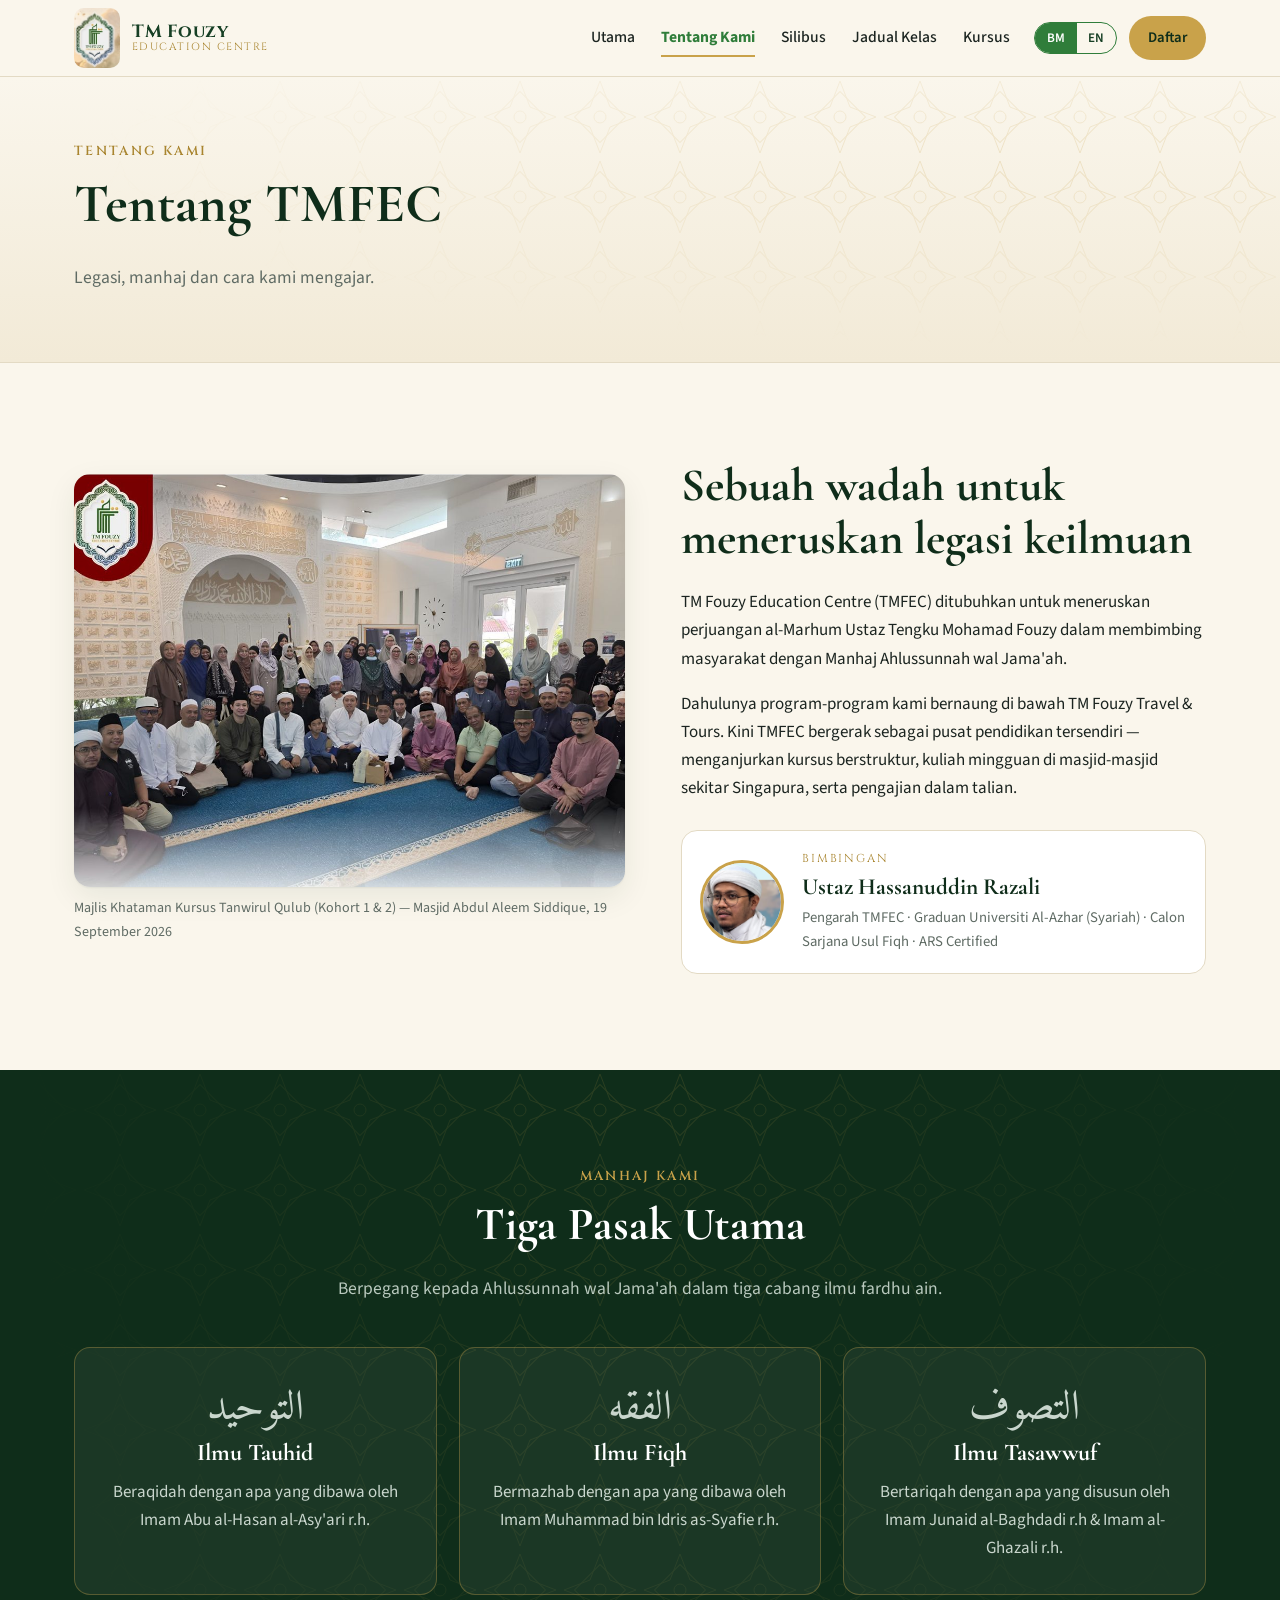
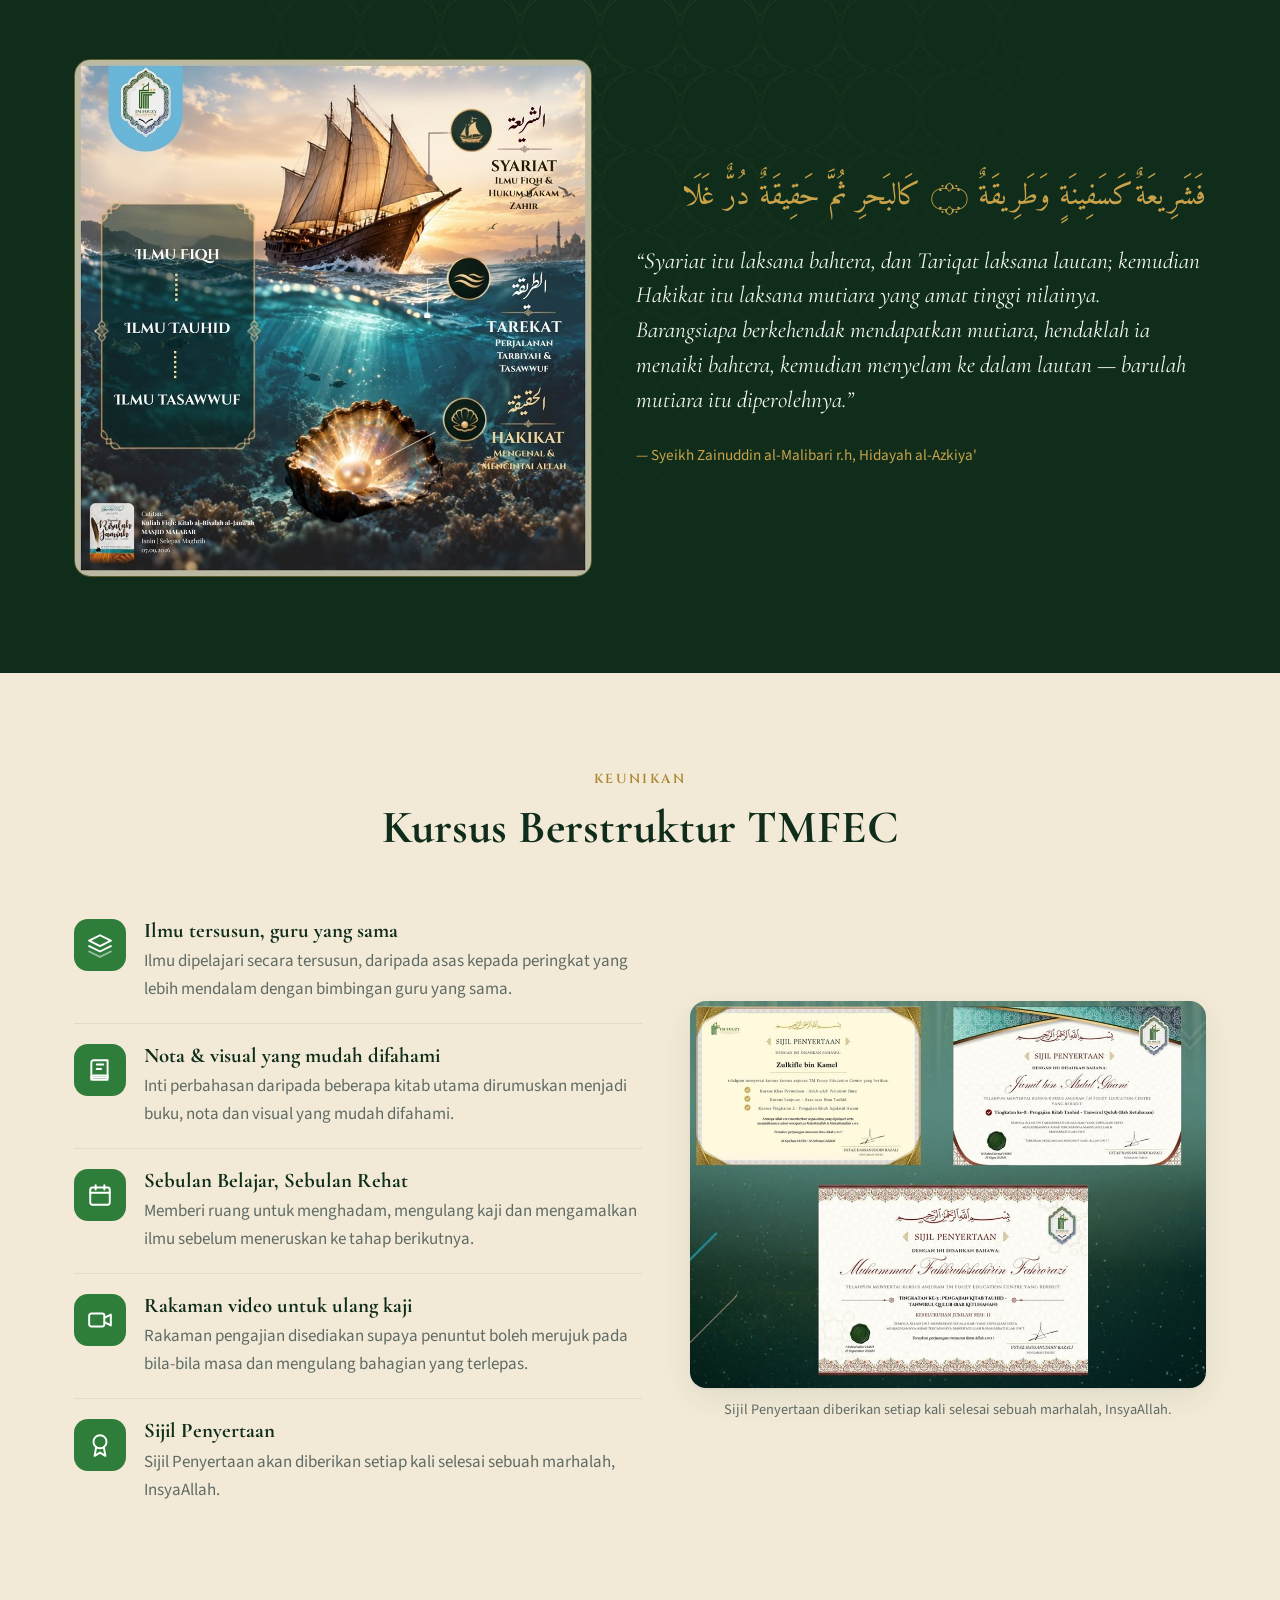
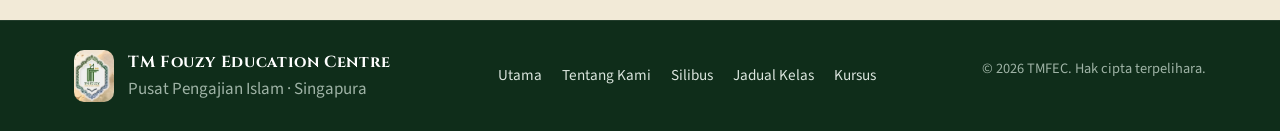
==== about.html @ a52bdf5d "Screenshot check: require a dated, successful transfer and reject screenshots of the form itself Co-" ====
<!doctype html>
<html lang="ms">
<head>
<meta charset="utf-8">
<meta name="viewport" content="width=device-width, initial-scale=1">
<title>Tentang Kami | TM Fouzy Education Centre</title>
<meta name="description" content="Legasi al-Marhum Ustaz Tengku Mohamad Fouzy, manhaj Ahlussunnah wal Jama'ah dan keunikan kursus berstruktur TMFEC.">
<link rel="icon" href="assets/logo.jpg">
<link rel="preconnect" href="https://fonts.googleapis.com">
<link rel="preconnect" href="https://fonts.gstatic.com" crossorigin>
<link href="https://fonts.googleapis.com/css2?family=Amiri:wght@400;700&family=Cinzel:wght@500;600;700&family=Cormorant+Garamond:ital,wght@0,500;0,600;0,700;1,500&family=Source+Sans+3:wght@400;500;600;700&display=swap" rel="stylesheet">
<link rel="stylesheet" href="styles.css?v=20261023a">
<link rel="stylesheet" href="pages.css?v=20261023a">
</head>
<body data-page="about">
<header class="site-header" id="siteHeader"></header>

<main>
<section class="page-hero">
  <div class="pattern" aria-hidden="true"></div>
  <div class="wrap">
    <p class="eyebrow" data-i18n="about.eyebrow"></p>
    <h1 data-i18n="about.page"></h1>
    <p class="sub" data-i18n="about.pageSub"></p>
  </div>
</section>

<section class="section">
  <div class="wrap about-grid">
    <div class="about-media">
      <img src="assets/community.jpg" alt="Majlis Khataman Kursus Tanwirul Qulub, Masjid Abdul Aleem Siddique" loading="lazy">
      <p class="caption" data-i18n="about.caption"></p>
    </div>
    <div class="about-copy">
      <h2 data-i18n="about.title"></h2>
      <p data-i18n="about.p1"></p>
      <p data-i18n="about.p2"></p>
      <div class="teacher">
        <img src="assets/ustaz.jpg" alt="Ustaz Hassanuddin Razali" loading="lazy">
        <div>
          <p class="teacher-label" data-i18n="about.teacherLabel"></p>
          <p class="teacher-name">Ustaz Hassanuddin Razali</p>
          <p class="teacher-desc" data-i18n="about.teacherDesc"></p>
        </div>
      </div>
    </div>
  </div>
</section>

<section class="section section-dark" id="pillars">
  <div class="pattern pattern-light" aria-hidden="true"></div>
  <div class="wrap">
    <div class="section-head center">
      <p class="eyebrow eyebrow-gold" data-i18n="pillars.eyebrow"></p>
      <h2 data-i18n="pillars.title"></h2>
      <p class="sub" data-i18n="pillars.sub"></p>
    </div>
    <div class="pillars">
      <article class="pillar"><p class="pillar-ar" lang="ar">التوحيد</p><h3 data-i18n="pillar.tauhid.title"></h3><p data-i18n="pillar.tauhid.desc"></p></article>
      <article class="pillar"><p class="pillar-ar" lang="ar">الفقه</p><h3 data-i18n="pillar.fiqh.title"></h3><p data-i18n="pillar.fiqh.desc"></p></article>
      <article class="pillar"><p class="pillar-ar" lang="ar">التصوف</p><h3 data-i18n="pillar.tasawwuf.title"></h3><p data-i18n="pillar.tasawwuf.desc"></p></article>
    </div>
    <div class="voyage">
      <img src="assets/pillars.jpg" alt="Syariat, Tarekat dan Hakikat — bahtera, lautan dan mutiara" loading="lazy">
      <blockquote>
        <p class="voyage-ar" lang="ar">فَشَرِيعَةٌ كَسَفِينَةٍ وَطَرِيقَةٌ ۝ كَالبَحرِ ثُمَّ حَقِيقَةٌ دُرٌّ غَلَا</p>
        <p class="voyage-tr" data-i18n="voyage.quote"></p>
        <cite data-i18n="voyage.cite"></cite>
      </blockquote>
    </div>
  </div>
</section>

<section class="section section-cream" id="why">
  <div class="wrap">
    <div class="section-head center">
      <p class="eyebrow" data-i18n="why.eyebrow"></p>
      <h2 data-i18n="why.title"></h2>
    </div>
    <div class="why-grid">
      <div class="why-list" id="whyList"></div>
      <figure class="why-media">
        <img src="assets/certificates.jpg" alt="Contoh Sijil Penyertaan TMFEC" loading="lazy">
        <figcaption data-i18n="why.caption"></figcaption>
      </figure>
    </div>
  </div>
</section>
</main>

<footer class="site-footer" id="siteFooter"></footer>
<script src="data.js?v=20261023a"></script>
<script src="i18n.js?v=20261023a"></script>
<script src="app.js?v=20261023a"></script>
</body>
</html>
---- styles.css ----
/* TM Fouzy Education Centre — palette taken from the logo:
   green (calligraphy), deep green (frame), navy (book & arabesque), gold (dots), cream (ground) */
:root {
  --green: #2f7d3a;
  --green-600: #24662f;
  --green-800: #163f24;
  --green-900: #0f2d1a;
  --navy: #1d3562;
  --navy-700: #142647;
  --gold: #c9a24a;
  --gold-600: #a9852f;
  --cream: #faf6ec;
  --cream-2: #f2ead7;
  --paper: #ffffff;
  --ink: #1b2420;
  --muted: #5f6b64;
  --line: #e3dac4;

  --c-adab: #c9a24a;
  --c-tauhid: #2f7d3a;
  --c-fiqh: #1d3562;
  --c-tasawwuf: #2a7f86;

  --radius: 16px;
  --shadow: 0 1px 2px rgba(15, 45, 26, .06), 0 10px 30px rgba(15, 45, 26, .08);
  --serif: "Cormorant Garamond", Georgia, serif;
  --caps: "Cinzel", "Cormorant Garamond", Georgia, serif;
  --sans: "Source Sans 3", system-ui, -apple-system, Segoe UI, sans-serif;
  --arabic: "Amiri", "Traditional Arabic", serif;
}

* { box-sizing: border-box; }
html { scroll-behavior: smooth; scroll-padding-top: 84px; }
body {
  margin: 0; background: var(--cream); color: var(--ink);
  font-family: var(--sans); font-size: 17px; line-height: 1.65;
  -webkit-font-smoothing: antialiased;
}
img { max-width: 100%; display: block; }
a { color: inherit; }
h1, h2, h3 { font-family: var(--serif); font-weight: 700; line-height: 1.15; margin: 0 0 .5em; color: var(--green-900); }
h2 { font-size: clamp(2rem, 4vw, 2.9rem); }
h3 { font-size: 1.5rem; }
p { margin: 0 0 1em; }
[lang="ar"] { font-family: var(--arabic); direction: rtl; }
.wrap { max-width: 1180px; margin: 0 auto; padding: 0 24px; }
.muted { color: var(--muted); }
.small { font-size: .9rem; }

/* ---------- buttons ---------- */
.btn {
  display: inline-flex; align-items: center; justify-content: center; gap: .5em;
  padding: .85em 1.6em; border-radius: 999px; font-weight: 600; font-size: 1rem;
  text-decoration: none; border: 2px solid transparent; cursor: pointer;
  transition: transform .15s ease, background .2s ease, color .2s ease, border-color .2s;
  font-family: var(--sans);
}
.btn:hover { transform: translateY(-1px); }
.btn-primary { background: var(--green); color: #fff; }
.btn-primary:hover { background: var(--green-600); }
.btn-gold { background: var(--gold); color: var(--green-900); }
.btn-gold:hover { background: #d6b25d; }
.btn-outline { border-color: var(--green); color: var(--green-800); background: transparent; }
.btn-outline:hover { background: var(--green); color: #fff; }
.btn-ghost { border-color: var(--line); color: var(--muted); background: #fff; cursor: default; }
.btn-ghost:hover { transform: none; }
.btn-sm { padding: .55em 1.15em; font-size: .92rem; }

.eyebrow {
  font-family: var(--caps); font-size: .82rem; letter-spacing: .18em; text-transform: uppercase;
  color: var(--gold-600); font-weight: 600; margin-bottom: .8em;
}
.eyebrow-gold { color: var(--gold); }

/* ---------- header ---------- */
.site-header {
  position: sticky; top: 0; z-index: 50;
  background: rgba(250, 246, 236, .92); backdrop-filter: blur(10px);
  border-bottom: 1px solid var(--line);
}
.header-inner { display: flex; align-items: center; gap: 24px; height: 76px; }
.brand { display: flex; align-items: center; gap: 12px; text-decoration: none; }
.brand-logo { width: 46px; height: 60px; object-fit: cover; border-radius: 10px; }
.brand-text { display: flex; flex-direction: column; line-height: 1.05; }
.brand-name { font-family: var(--caps); font-weight: 700; color: var(--green-800); font-size: 1.1rem; letter-spacing: .04em; margin: 0; }
.brand-sub { font-family: var(--caps); font-size: .66rem; letter-spacing: .14em; color: var(--gold-600); text-transform: uppercase; }
.main-nav { display: flex; gap: 26px; margin-left: auto; }
.main-nav a { text-decoration: none; font-weight: 500; color: var(--ink); font-size: .98rem; position: relative; padding: 4px 0; }
.main-nav a::after { content: ""; position: absolute; left: 0; right: 0; bottom: -2px; height: 2px; background: var(--gold); transform: scaleX(0); transition: transform .2s; }
.main-nav a:hover::after { transform: scaleX(1); }
.header-actions { display: flex; align-items: center; gap: 12px; }
.lang-toggle { display: inline-flex; border: 1.5px solid var(--green); border-radius: 999px; overflow: hidden; }
.lang-toggle button {
  border: 0; background: transparent; color: var(--green-800); font: 600 .82rem var(--sans);
  padding: .45em .85em; cursor: pointer; letter-spacing: .04em;
}
.lang-toggle button.active { background: var(--green); color: #fff; }
.menu-btn { display: none; background: none; border: 0; padding: 8px; cursor: pointer; }
.menu-btn span { display: block; width: 22px; height: 2px; background: var(--green-900); margin: 5px 0; border-radius: 2px; transition: .2s; }

/* ---------- patterns ---------- */
.pattern {
  position: absolute; inset: 0; pointer-events: none; opacity: .5;
  background-image: url("data:image/svg+xml,%3Csvg xmlns='http://www.w3.org/2000/svg' width='80' height='80' viewBox='0 0 80 80'%3E%3Cg fill='none' stroke='%23c9a24a' stroke-width='1' opacity='.45'%3E%3Cpath d='M40 4 L50 30 L76 40 L50 50 L40 76 L30 50 L4 40 L30 30 Z'/%3E%3Crect x='22' y='22' width='36' height='36' transform='rotate(45 40 40)'/%3E%3Ccircle cx='40' cy='40' r='6'/%3E%3C/g%3E%3C/svg%3E");
  background-size: 80px 80px;
  mask-image: radial-gradient(ellipse at 80% 30%, #000 0%, transparent 65%);
  -webkit-mask-image: radial-gradient(ellipse at 80% 30%, #000 0%, transparent 65%);
}
.pattern-light { opacity: .35; mask-image: radial-gradient(ellipse at 50% 0%, #000 0%, transparent 70%); -webkit-mask-image: radial-gradient(ellipse at 50% 0%, #000 0%, transparent 70%); }

/* ---------- hero ---------- */
.hero { position: relative; overflow: hidden; padding: 72px 0 56px; background: linear-gradient(180deg, var(--cream) 0%, var(--cream-2) 100%); }
.hero-inner { position: relative; display: grid; grid-template-columns: 1.25fr 1fr; gap: 48px; align-items: center; }
.bismillah { font-size: 1.7rem; color: var(--green-800); margin-bottom: .4em; text-align: left; direction: rtl; display: inline-block; }
.hero h1 { font-family: var(--caps); font-size: clamp(2.4rem, 6vw, 4.2rem); color: var(--green-800); letter-spacing: .01em; margin-bottom: .35em; }
.hero h1 span { display: block; font-family: var(--serif); font-style: italic; font-weight: 600; color: var(--navy); font-size: .62em; letter-spacing: 0; margin-top: .1em; }
.lead { font-size: 1.15rem; color: #34413a; max-width: 36em; }
.hero-cta { display: flex; flex-wrap: wrap; gap: 12px; margin: 28px 0 22px; }
.hero-motto { display: flex; align-items: center; gap: 10px; font-family: var(--serif); font-style: italic; font-size: 1.2rem; color: var(--navy); margin: 0; }
.hero-motto .dot { width: 8px; height: 8px; border-radius: 50%; background: var(--gold); box-shadow: 14px 0 0 var(--gold), 28px 0 0 var(--gold); margin-right: 30px; }

.hero-visual { display: flex; justify-content: center; }
.arch {
  position: relative; width: min(360px, 100%); aspect-ratio: 3 / 4;
  border-radius: 180px 180px 24px 24px;
  background: linear-gradient(160deg, #fff 0%, var(--cream) 100%);
  border: 2px solid var(--gold);
  box-shadow: var(--shadow), inset 0 0 0 10px #fff, inset 0 0 0 11px var(--line);
  display: flex; flex-direction: column; align-items: center; justify-content: center; gap: 28px; padding: 40px 28px;
}
.arch-logo { width: 62%; border-radius: 14px; mix-blend-mode: multiply; }
.arch-pillars { display: flex; gap: 8px; flex-wrap: wrap; justify-content: center; }
.chip { font: 600 .78rem var(--sans); letter-spacing: .08em; text-transform: uppercase; color: #fff; padding: .4em .9em; border-radius: 999px; }
.chip-tauhid { background: var(--c-tauhid); }
.chip-fiqh { background: var(--c-fiqh); }
.chip-tasawwuf { background: var(--c-tasawwuf); }

.next-bar {
  position: relative; margin-top: 48px; background: var(--green-900); color: #fff; border-radius: var(--radius);
  padding: 18px 24px; display: flex; flex-wrap: wrap; align-items: center; gap: 10px 24px; box-shadow: var(--shadow);
}
.next-bar .label { font-family: var(--caps); font-size: .78rem; letter-spacing: .16em; color: var(--gold); text-transform: uppercase; }
.next-bar .what { font-weight: 600; font-size: 1.05rem; }
.next-bar .where { color: #c9d6cd; }
.next-bar a { margin-left: auto; color: var(--gold); font-weight: 600; text-decoration: none; }

/* ---------- sections ---------- */
.section { position: relative; padding: 96px 0; overflow: hidden; }
.section-cream { background: var(--cream-2); }
.section-dark { background: var(--green-900); color: #e7efe9; }
.section-dark h2, .section-dark h3 { color: #fff; }
.section-head { max-width: 720px; margin-bottom: 44px; position: relative; }
.section-head.center { margin-left: auto; margin-right: auto; text-align: center; }
.sub { font-size: 1.1rem; color: var(--muted); }
.section-dark .sub { color: #b9c9be; }

/* about */
.about-grid { display: grid; grid-template-columns: 1.05fr 1fr; gap: 56px; align-items: center; }
.about-media img { border-radius: var(--radius); box-shadow: var(--shadow); aspect-ratio: 4 / 3; object-fit: cover; width: 100%; }
.caption { font-size: .88rem; color: var(--muted); margin-top: 10px; }
.teacher { display: flex; align-items: center; gap: 18px; margin-top: 28px; padding: 18px; background: #fff; border: 1px solid var(--line); border-radius: var(--radius); }
.teacher img { width: 84px; height: 84px; border-radius: 50%; object-fit: cover; object-position: top; border: 3px solid var(--gold); flex-shrink: 0; }
.teacher-label { font-family: var(--caps); font-size: .72rem; letter-spacing: .16em; color: var(--gold-600); text-transform: uppercase; margin: 0; }
.teacher-name { font-family: var(--serif); font-size: 1.45rem; font-weight: 700; color: var(--green-900); margin: 0; }
.teacher-desc { font-size: .92rem; color: var(--muted); margin: 0; }

/* pillars */
.pillars { position: relative; display: grid; grid-template-columns: repeat(3, 1fr); gap: 22px; }
.pillar {
  background: rgba(255,255,255,.05); border: 1px solid rgba(201,162,74,.35); border-radius: var(--radius);
  padding: 32px 28px; text-align: center; transition: transform .2s, background .2s;
}
.pillar:hover { transform: translateY(-4px); background: rgba(255,255,255,.08); }
.pillar-ar { font-size: 2.6rem; color: var(--gold); margin: 0 0 .1em; line-height: 1.4; }
.pillar p { color: #c9d6cd; margin: 0; }
.voyage { position: relative; display: grid; grid-template-columns: 1fr 1.1fr; gap: 44px; align-items: center; margin-top: 64px; }
.voyage img { border-radius: var(--radius); border: 1px solid rgba(201,162,74,.4); }
.voyage blockquote { margin: 0; }
.voyage-ar { font-size: 1.9rem; color: var(--gold); line-height: 1.9; text-align: right; margin-bottom: .6em; }
.voyage-tr { font-family: var(--serif); font-size: 1.45rem; font-style: italic; line-height: 1.5; color: #f3f6f2; }
.voyage cite { font-style: normal; color: var(--gold); font-size: .95rem; }

/* syllabus */
.track { display: flex; border-radius: 999px; overflow: hidden; margin-bottom: 36px; box-shadow: var(--shadow); }
.track span { flex: 1; text-align: center; color: #fff; font: 600 .82rem var(--caps); letter-spacing: .14em; text-transform: uppercase; padding: .9em .5em; }
.track .t-adab { background: var(--c-adab); color: var(--green-900); flex: .6; }
.track .t-tauhid { background: var(--c-tauhid); flex: 1.4; }
.track .t-fiqh { background: var(--c-fiqh); flex: 1.6; }
.track .t-tasawwuf { background: var(--c-tasawwuf); flex: .8; }
.marhalah { list-style: none; padding: 0; margin: 0; display: grid; grid-template-columns: repeat(2, 1fr); gap: 14px 22px; counter-reset: m; }
.marhalah li {
  display: grid; grid-template-columns: 48px 1fr; gap: 16px; align-items: start;
  background: #fff; border: 1px solid var(--line); border-left: 5px solid var(--sc); border-radius: 14px; padding: 16px 18px;
}
.marhalah .num {
  width: 48px; height: 48px; border-radius: 50%; display: grid; place-items: center;
  background: var(--sc); color: #fff; font: 700 1.15rem var(--caps);
}
.marhalah li[data-subject="adab"] .num { color: var(--green-900); }
.marhalah .subj { font: 600 .72rem var(--caps); letter-spacing: .14em; text-transform: uppercase; color: var(--sc); }
.marhalah li[data-subject="adab"] .subj { color: var(--gold-600); }
.marhalah .m-title { font-weight: 600; margin: 2px 0 2px; color: var(--ink); }
.marhalah .m-type { font-size: .9rem; color: var(--muted); margin: 0; }
.marhalah .m-author { font-size: .85rem; color: var(--navy); margin: 4px 0 0; font-style: italic; }

/* why */
.why-grid { display: grid; grid-template-columns: 1.1fr 1fr; gap: 48px; align-items: center; }
.why-item { display: grid; grid-template-columns: 52px 1fr; gap: 18px; padding: 20px 0; border-bottom: 1px solid var(--line); }
.why-item:last-child { border-bottom: 0; }
.why-icon { width: 52px; height: 52px; border-radius: 14px; background: var(--green); color: #fff; display: grid; place-items: center; }
.why-icon svg { width: 26px; height: 26px; }
.why-item h3 { font-size: 1.3rem; margin: 0 0 .2em; }
.why-item p { margin: 0; color: var(--muted); }
.why-media { margin: 0; }
.why-media img { border-radius: var(--radius); box-shadow: var(--shadow); }
.why-media figcaption { font-size: .9rem; color: var(--muted); margin-top: 10px; text-align: center; }

/* classes */
.week { display: grid; grid-template-columns: repeat(7, 1fr); gap: 8px; margin-bottom: 28px; }
.week button {
  border: 1.5px solid var(--line); background: #fff; border-radius: 12px; padding: 10px 4px; cursor: pointer;
  font: 600 .95rem var(--sans); color: var(--muted); position: relative; transition: .15s;
}
.week button.has { color: var(--green-900); border-color: var(--green); }
.week button.has::after { content: ""; position: absolute; left: 50%; bottom: 5px; width: 6px; height: 6px; margin-left: -3px; border-radius: 50%; background: var(--gold); }
.week button.active { background: var(--green); color: #fff; border-color: var(--green); }
.week button:disabled { opacity: .45; cursor: default; }
.week .today-tag { display: block; font-size: .68rem; font-weight: 500; letter-spacing: .06em; text-transform: uppercase; opacity: .8; }
.class-list { display: grid; gap: 18px; }
.class-card {
  display: grid; grid-template-columns: 170px 1fr auto; gap: 28px; align-items: center;
  background: #fff; border: 1px solid var(--line); border-radius: var(--radius); padding: 22px 26px; box-shadow: var(--shadow);
}
.class-when { border-right: 1px solid var(--line); padding-right: 22px; }
.class-day { font-family: var(--serif); font-size: 1.7rem; font-weight: 700; color: var(--green-900); line-height: 1.1; margin: 0; }
.class-time { color: var(--gold-600); font-weight: 600; margin: 4px 0 0; font-size: .95rem; }
.class-freq { font-size: .82rem; color: var(--muted); margin: 6px 0 0; }
.class-body h3 { font-size: 1.4rem; margin: 0 0 .15em; }
.class-body .kitab { color: var(--navy); font-style: italic; font-family: var(--serif); font-size: 1.15rem; margin: 0 0 .5em; }
.class-meta { display: flex; flex-wrap: wrap; gap: 6px 18px; font-size: .93rem; color: var(--muted); margin: 0; }
.class-meta span { display: inline-flex; align-items: center; gap: 6px; }
.class-meta svg { width: 16px; height: 16px; color: var(--green); flex-shrink: 0; }
.tag { display: inline-block; font: 600 .7rem var(--caps); letter-spacing: .12em; text-transform: uppercase; padding: .3em .75em; border-radius: 999px; color: #fff; background: var(--sc, var(--green)); margin-bottom: 8px; }
.empty { text-align: center; color: var(--muted); padding: 40px; background: #fff; border: 1px dashed var(--line); border-radius: var(--radius); }

/* courses */
.tabs { display: inline-flex; gap: 6px; padding: 6px; background: #fff; border: 1px solid var(--line); border-radius: 999px; margin-bottom: 28px; flex-wrap: wrap; }
.tabs button { border: 0; background: transparent; padding: .55em 1.2em; border-radius: 999px; font: 600 .95rem var(--sans); color: var(--muted); cursor: pointer; }
.tabs button.active { background: var(--green-900); color: #fff; }
.tabs .count { display: inline-block; min-width: 1.5em; margin-left: 6px; padding: 0 .4em; border-radius: 999px; background: var(--cream-2); color: var(--green-900); font-size: .8rem; }
.tabs button.active .count { background: var(--gold); }
.course-grid { display: grid; grid-template-columns: repeat(auto-fill, minmax(330px, 1fr)); gap: 24px; }
.course {
  display: flex; flex-direction: column; background: #fff; border: 1px solid var(--line); border-radius: var(--radius);
  overflow: hidden; box-shadow: var(--shadow);
}
.course-img { position: relative; aspect-ratio: 16 / 10; background: var(--cream-2); overflow: hidden; }
.course-img img { width: 100%; height: 100%; object-fit: cover; object-position: top; }
.course-img .status { position: absolute; top: 14px; left: 14px; }
.status { font: 700 .72rem var(--sans); letter-spacing: .08em; text-transform: uppercase; padding: .4em .8em; border-radius: 999px; background: #fff; color: var(--ink); }
.status.open { background: var(--gold); color: var(--green-900); }
.status.soon { background: var(--navy); color: #fff; }
.status.ongoing { background: var(--green); color: #fff; }
.status.done { background: #e9e6dd; color: #6b6458; }
.course-body { padding: 22px 24px 24px; display: flex; flex-direction: column; flex: 1; }
.course-body h3 { font-size: 1.45rem; margin: 0 0 .3em; }
.course-body .desc { color: var(--muted); font-size: .97rem; }
.facts { list-style: none; padding: 0; margin: 0 0 18px; display: grid; gap: 8px; font-size: .95rem; }
.facts li { display: grid; grid-template-columns: 20px 1fr; gap: 10px; }
.facts svg { width: 18px; height: 18px; color: var(--green); margin-top: 3px; }
.course-foot { margin-top: auto; display: flex; align-items: center; justify-content: space-between; gap: 12px; padding-top: 16px; border-top: 1px solid var(--line); }
.price { font-family: var(--serif); font-size: 2rem; font-weight: 700; color: var(--green-900); line-height: 1; }
.price small { display: block; font-family: var(--sans); font-size: .75rem; font-weight: 500; color: var(--muted); margin-top: 4px; }
.course.done-card { opacity: .82; }

/* contact */
.cta { text-align: center; }
.cta-inner { position: relative; max-width: 760px; }
.cta-ar { font-size: 2.2rem; color: var(--gold); margin-bottom: .3em; }
.social { display: flex; flex-wrap: wrap; justify-content: center; gap: 12px; margin-top: 28px; }
.social a {
  display: inline-flex; align-items: center; gap: 10px; padding: .8em 1.4em; border-radius: 999px;
  border: 1.5px solid rgba(201,162,74,.55); color: #fff; text-decoration: none; font-weight: 600; transition: .2s;
}
.social a:hover { background: var(--gold); color: var(--green-900); border-color: var(--gold); }
.social a.primary { background: var(--gold); color: var(--green-900); border-color: var(--gold); }
.social svg { width: 20px; height: 20px; }

/* footer */
.site-footer { background: var(--green-900); border-top: 1px solid rgba(255,255,255,.08); color: #b9c9be; padding: 28px 0; }
.footer-inner { display: flex; flex-wrap: wrap; align-items: center; justify-content: space-between; gap: 16px; }
.footer-brand { display: flex; align-items: center; gap: 14px; }
.footer-brand .brand-logo { width: 40px; height: 52px; }
.footer-brand .brand-name { color: #fff; font-size: 1rem; }
.footer-brand p { margin: 0; }
.site-footer .muted { color: #9fb3a6; }

/* ---------- responsive ---------- */
@media (max-width: 980px) {
  .main-nav {
    position: fixed; top: 76px; left: 0; right: 0; flex-direction: column; gap: 0; margin: 0;
    background: var(--cream); border-bottom: 1px solid var(--line); padding: 8px 24px 16px;
    transform: translateY(-120%); transition: transform .25s ease; z-index: -1;
  }
  .main-nav.open { transform: translateY(0); }
  .main-nav a { padding: 12px 0; border-bottom: 1px solid var(--line); }
  .main-nav a::after { display: none; }
  .header-actions { margin-left: auto; }
  .menu-btn { display: block; }
  .hero-inner, .about-grid, .voyage, .why-grid { grid-template-columns: 1fr; }
  .hero-visual { order: -1; }
  .arch { width: 240px; padding: 28px 20px; gap: 18px; }
  .pillars { grid-template-columns: 1fr; }
  .marhalah { grid-template-columns: 1fr; }
  .class-card { grid-template-columns: 1fr; gap: 14px; }
  .class-when { border-right: 0; border-bottom: 1px solid var(--line); padding: 0 0 12px; }
}
@media (max-width: 640px) {
  body { font-size: 16px; }
  .wrap { padding: 0 16px; }
  .section { padding: 68px 0; }
  .hero { padding: 40px 0 40px; }
  .hide-sm { display: none; }
  .brand-text { display: none; }
  .week { grid-template-columns: repeat(7, minmax(0, 1fr)); gap: 4px; }
  .week button { font-size: .8rem; padding: 8px 0; }
  .week .today-tag { font-size: .55rem; }
  .track span { font-size: .62rem; letter-spacing: .06em; padding: .8em .2em; }
  .course-grid { grid-template-columns: 1fr; }
  .next-bar a { margin-left: 0; }
  .voyage-tr { font-size: 1.25rem; }
}
---- pages.css ----
/* Multi-page additions: sub-page headers, home sections, timetable, registration form */
.main-nav a.current { color: var(--green); font-weight: 700; }
.main-nav a.current::after { transform: scaleX(1); }

/* home hero: Bismillah centred on its own line at the very top, on laptop and phone */
.hero-bismillah { position: relative; display: block; text-align: center; font-size: 2.1rem; line-height: 1.6; margin: 0 0 28px; }
@media (max-width: 640px) { .hero-bismillah { font-size: 1.7rem; margin-bottom: 18px; } }

/* home hero: logo arch on the left, text on the right (on phones the arch stays on top) */
@media (min-width: 981px) {
  .hero-inner { grid-template-columns: 1fr 1.25fr; }
  .hero-visual { order: -1; }
}

.page-hero { position: relative; overflow: hidden; padding: 64px 0 52px; background: linear-gradient(180deg, var(--cream) 0%, var(--cream-2) 100%); border-bottom: 1px solid var(--line); }
.page-hero .wrap { position: relative; }
.page-hero h1 { font-size: clamp(2.3rem, 5vw, 3.4rem); max-width: 18em; }
.page-hero .sub { max-width: 40em; }
.page-hero .next-bar { margin-top: 28px; }
.section-tight { padding-top: 56px; }

.section-head.split { max-width: none; display: flex; align-items: flex-end; justify-content: space-between; gap: 16px 32px; flex-wrap: wrap; }
.section-head.split > div { max-width: 640px; }
.section-head.split .sub { margin-bottom: 0; }
.more-link { color: var(--green); font-weight: 600; text-decoration: none; white-space: nowrap; border-bottom: 2px solid var(--gold); padding-bottom: 2px; }
.more-link:hover { color: var(--green-800); }
.more-link.light { color: var(--gold); border-color: rgba(201, 162, 74, .5); }
.center-link { text-align: center; margin: 36px 0 0; position: relative; }

a.pillar { text-decoration: none; color: inherit; display: block; }

/* start-here paths */
.paths { display: grid; grid-template-columns: repeat(3, 1fr); gap: 22px; }
.path { position: relative; display: flex; flex-direction: column; gap: 6px; text-decoration: none; color: inherit; background: #fff; border: 1px solid var(--line); border-radius: var(--radius); padding: 28px; box-shadow: var(--shadow); transition: transform .2s, border-color .2s; }
.path:hover { transform: translateY(-3px); border-color: var(--gold); }
.path h3 { margin: 10px 0 0; }
.path p { margin: 0; color: var(--muted); }
.path-num { font-family: var(--caps); font-size: 2.6rem; font-weight: 700; color: var(--gold); line-height: 1; }
.path-img { width: 56px; height: 56px; border-radius: 50%; object-fit: cover; object-position: top; border: 2px solid var(--gold); }

/* course art when there is no poster */
.course-art { position: absolute; inset: 0; display: grid; place-items: center; background: linear-gradient(150deg, var(--sc) 0%, var(--green-900) 100%); }
.course-art::before {
  content: ""; position: absolute; inset: 0; opacity: .35;
  background-image: url("data:image/svg+xml,%3Csvg xmlns='http://www.w3.org/2000/svg' width='80' height='80' viewBox='0 0 80 80'%3E%3Cg fill='none' stroke='%23ffffff' stroke-width='1' opacity='.45'%3E%3Cpath d='M40 4 L50 30 L76 40 L50 50 L40 76 L30 50 L4 40 L30 30 Z'/%3E%3Crect x='22' y='22' width='36' height='36' transform='rotate(45 40 40)'/%3E%3C/g%3E%3C/svg%3E");
  background-size: 80px 80px;
}
.course-art span { position: relative; font-size: 2.6rem; color: #fff; text-shadow: 0 2px 12px rgba(0, 0, 0, .25); }

/* ---------- timetable ---------- */
.tt {
  display: grid; grid-template-columns: 150px repeat(7, minmax(0, 1fr)); grid-template-rows: auto repeat(var(--rows), minmax(150px, auto));
  background: #fff; border: 1px solid var(--line); border-radius: var(--radius); overflow: hidden; box-shadow: var(--shadow);
}
.tt > div { border-right: 1px solid var(--line); border-bottom: 1px solid var(--line); }
.tt > div:nth-child(8n) { border-right: 0; }
.tt-corner { background: var(--green-900); }
.tt-day {
  background: var(--green-900); color: #fff; text-align: center; padding: 14px 6px;
  font-family: var(--caps); font-weight: 600; font-size: .85rem; letter-spacing: .08em; text-transform: uppercase;
}
.tt-day small, .ttm-name small { display: block; font-family: var(--sans); font-size: .66rem; letter-spacing: .1em; color: var(--gold); margin-top: 2px; }
.tt-day.today { background: var(--green); }
.tt-slot { display: flex; flex-direction: column; justify-content: center; gap: 6px; padding: 14px 16px; background: var(--cream); font-weight: 600; color: var(--green-900); font-size: .95rem; }
.tt-slot svg { width: 20px; height: 20px; color: var(--gold-600); }
.tt-cell { padding: 8px; background: #fff; }
.tt-cell.today { background: #f4f8f1; }
.tt-cell.empty { background-image: repeating-linear-gradient(135deg, transparent 0 10px, rgba(227, 218, 196, .35) 10px 11px); }
.tt-class {
  display: flex; flex-direction: column; gap: 4px; height: 100%; padding: 12px; border-radius: 12px; text-decoration: none; color: var(--ink);
  background: color-mix(in srgb, var(--sc) 10%, #fff); border-left: 4px solid var(--sc); transition: transform .15s, box-shadow .15s;
}
.tt-class:hover { transform: translateY(-2px); box-shadow: 0 6px 18px rgba(15, 45, 26, .12); }
.tt-subj { font: 700 .66rem var(--caps); letter-spacing: .12em; text-transform: uppercase; color: var(--sc); }
.tt-title { font-family: var(--serif); font-weight: 700; font-size: 1.12rem; line-height: 1.15; color: var(--green-900); }
.tt-venue { display: flex; gap: 4px; align-items: flex-start; font-size: .82rem; color: var(--muted); line-height: 1.3; }
.tt-venue svg { width: 13px; height: 13px; flex-shrink: 0; margin-top: 2px; color: var(--sc); }
.tt-note { font-size: .74rem; color: var(--navy); font-style: italic; line-height: 1.3; }
.tt-next { margin-top: auto; font-size: .74rem; font-weight: 600; color: var(--gold-600); }
.tt-mobile { display: none; }
.tt-legend { display: flex; gap: 18px; flex-wrap: wrap; margin-top: 14px; font-size: .88rem; color: var(--muted); }
.tt-legend span { display: inline-flex; align-items: center; gap: 6px; }
.tt-legend i { width: 12px; height: 12px; border-radius: 3px; display: inline-block; }

/* ---------- registration dialog ---------- */
.reg-dialog {
  width: min(620px, calc(100% - 24px)); max-height: calc(100dvh - 24px); padding: 0; border: 0; border-radius: 20px;
  background: var(--cream); color: var(--ink); box-shadow: 0 30px 80px rgba(0, 0, 0, .35);
}
.reg-dialog::backdrop { background: rgba(15, 45, 26, .55); backdrop-filter: blur(3px); }
.reg-form { padding: 28px 30px 30px; display: grid; gap: 14px; }
.reg-head { display: flex; justify-content: space-between; align-items: flex-start; gap: 16px; border-bottom: 1px solid var(--line); padding-bottom: 12px; }
.reg-head h2 { font-size: 2rem; margin: 0; }
.reg-head .eyebrow { margin-bottom: .2em; }
.reg-close { background: #fff; border: 1px solid var(--line); width: 38px; height: 38px; border-radius: 50%; font-size: 1.4rem; line-height: 1; cursor: pointer; color: var(--muted); flex-shrink: 0; }
.field { display: grid; gap: 6px; margin: 0; border: 0; padding: 0; min-width: 0; }
.field > span, .field > legend { font-weight: 600; font-size: .92rem; color: var(--green-900); padding: 0; margin-bottom: 6px; }
.field input, .field select, .field textarea {
  width: 100%; font: inherit; font-size: 1rem; padding: .7em .9em; border: 1.5px solid var(--line); border-radius: 10px; background: #fff; color: var(--ink);
}
.field input:focus, .field select:focus, .field textarea:focus { outline: none; border-color: var(--green); box-shadow: 0 0 0 3px rgba(47, 125, 58, .15); }
.field-row { display: grid; grid-template-columns: 1fr 1fr; gap: 14px; }
.pills { display: flex; gap: 8px; flex-wrap: wrap; }
.pills label { position: relative; }
.pills input { position: absolute; opacity: 0; }
.pills span { display: inline-block; padding: .5em 1.1em; border: 1.5px solid var(--line); border-radius: 999px; background: #fff; cursor: pointer; font-weight: 500; }
.pills input:checked + span { background: var(--green); border-color: var(--green); color: #fff; }
.pills input:focus-visible + span { box-shadow: 0 0 0 3px rgba(47, 125, 58, .25); }
.consent { display: flex; gap: 10px; align-items: flex-start; font-size: .9rem; color: var(--muted); }
.consent input { margin-top: 4px; width: 18px; height: 18px; accent-color: var(--green); flex-shrink: 0; }
.form-error { margin: 0; padding: .7em 1em; border-radius: 10px; background: #fbe9e6; color: #8a2a1c; font-size: .93rem; }
.reg-submit { width: 100%; margin-top: 4px; }
.reg-submit:disabled { opacity: .7; cursor: wait; }
.reg-done { text-align: center; padding: 20px 6px; }
.reg-tick { width: 64px; height: 64px; border-radius: 50%; background: var(--green); color: #fff; display: grid; place-items: center; margin: 0 auto 16px; }
.reg-tick svg { width: 32px; height: 32px; }
.reg-tick.pending { background: var(--gold); color: var(--green-900); font-size: 2.2rem; font-weight: 700; line-height: 1; }
.reg-tick.fail { background: #b3261e; font-size: 2.4rem; line-height: 1; font-weight: 700; }
.reg-form[hidden] { display: none; }
.reg-fail { padding: 30px 26px; }
.reg-fail h2 { color: #8a2a1c; }
.fail-tips { text-align: left; margin: 14px auto 0; max-width: 440px; padding-left: 20px; color: var(--muted); font-size: .93rem; }
.fail-tips li { margin-bottom: 6px; }

.status.free { background: var(--green); color: #fff; }

/* PayNow step */
.pay { background: #fff; border: 1.5px solid var(--gold); border-radius: 14px; padding: 16px 18px; display: grid; gap: 12px; }
.pay-title { margin: 0; font-family: var(--caps); font-size: .8rem; letter-spacing: .14em; text-transform: uppercase; color: var(--gold-600); font-weight: 700; }
.pay-grid { display: flex; gap: 18px; align-items: center; flex-wrap: wrap; }
.pay-qr { width: 170px; height: 170px; object-fit: contain; border: 1px solid var(--line); border-radius: 10px; background: #fff; padding: 4px; }
.pay-qr svg { width: 100%; height: 100%; display: block; }
.pay-qr-wrap { display: grid; gap: 6px; max-width: 220px; }
.pay-qr-wrap p { margin: 0; font-size: .78rem; line-height: 1.4; }
.pay-info { margin: 0; display: grid; grid-template-columns: auto 1fr; gap: 4px 14px; font-size: .93rem; }
.pay-info dt { color: var(--muted); }
.pay-info dd { margin: 0; }
.pay-amount { font-family: var(--serif); font-size: 1.6rem; font-weight: 700; color: var(--green-900); line-height: 1; }
.pay-ref { font-family: ui-monospace, Consolas, monospace; background: var(--cream); padding: 2px 8px; border-radius: 6px; letter-spacing: .04em; }
.upload { position: relative; display: flex; align-items: center; gap: 12px; flex-wrap: wrap; }
.upload input { position: absolute; opacity: 0; width: 1px; height: 1px; }
.upload-btn { display: inline-flex; align-items: center; gap: 8px; padding: .6em 1.1em; border-radius: 999px; border: 1.5px dashed var(--green); color: var(--green-800); font-weight: 600; cursor: pointer; }
.upload-btn svg { width: 16px; height: 16px; }
.upload input:focus-visible + .upload-btn { box-shadow: 0 0 0 3px rgba(47, 125, 58, .25); }
.upload-name { font-size: .88rem; color: var(--muted); word-break: break-all; }
.pay-note { margin: 0; }
.pay-reminder { background: #fff4d6; border-left: 4px solid var(--gold); padding: 10px 14px; border-radius: 8px; text-align: left; }
.wa-join { margin: 18px auto 0; padding: 16px 18px; background: #e8f8ee; border: 1.5px solid #25d366; border-radius: 14px; max-width: 440px; }
.wa-join p { margin: 0 0 12px; color: var(--green-900); font-weight: 600; }
.btn-wa { background: #25d366; color: #fff; }
.btn-wa:hover { background: #1fb457; }
.btn-wa svg { width: 20px; height: 20px; }
.reg-done-actions { display: flex; gap: 10px; justify-content: center; flex-wrap: wrap; margin-top: 18px; }
.reg-done-actions svg { width: 18px; height: 18px; }

/* footer nav */
.footer-nav { display: flex; flex-wrap: wrap; gap: 6px 20px; }
.footer-nav a { color: #dbe5de; text-decoration: none; font-size: .95rem; }
.footer-nav a:hover { color: var(--gold); }

@media (max-width: 980px) {
  .tt { display: none; }
  .tt-mobile { display: grid; gap: 14px; }
  .ttm-day { display: grid; grid-template-columns: 96px 1fr; background: #fff; border: 1px solid var(--line); border-radius: var(--radius); overflow: hidden; box-shadow: var(--shadow); }
  .ttm-name { margin: 0; background: var(--green-900); color: #fff; font-family: var(--caps); font-weight: 600; letter-spacing: .06em; font-size: .9rem; padding: 16px 12px; text-transform: uppercase; }
  .ttm-day.today .ttm-name { background: var(--green); }
  .ttm-list { display: grid; gap: 10px; padding: 12px; }
  .ttm-time { display: block; font-size: .8rem; font-weight: 600; color: var(--gold-600); margin-bottom: 4px; }
  .ttm-item .tt-class { height: auto; } /* cards stack under their time label instead of filling the slot */
  .ttm-item + .ttm-item { margin-top: 6px; }
  .paths { grid-template-columns: 1fr; }
}
@media (max-width: 640px) {
  .page-hero { padding: 40px 0 36px; }
  .field-row { grid-template-columns: 1fr; }
  .reg-form { padding: 22px 18px 24px; }
  .ttm-day { grid-template-columns: 1fr; }
  .ttm-name { padding: 10px 14px; }
}
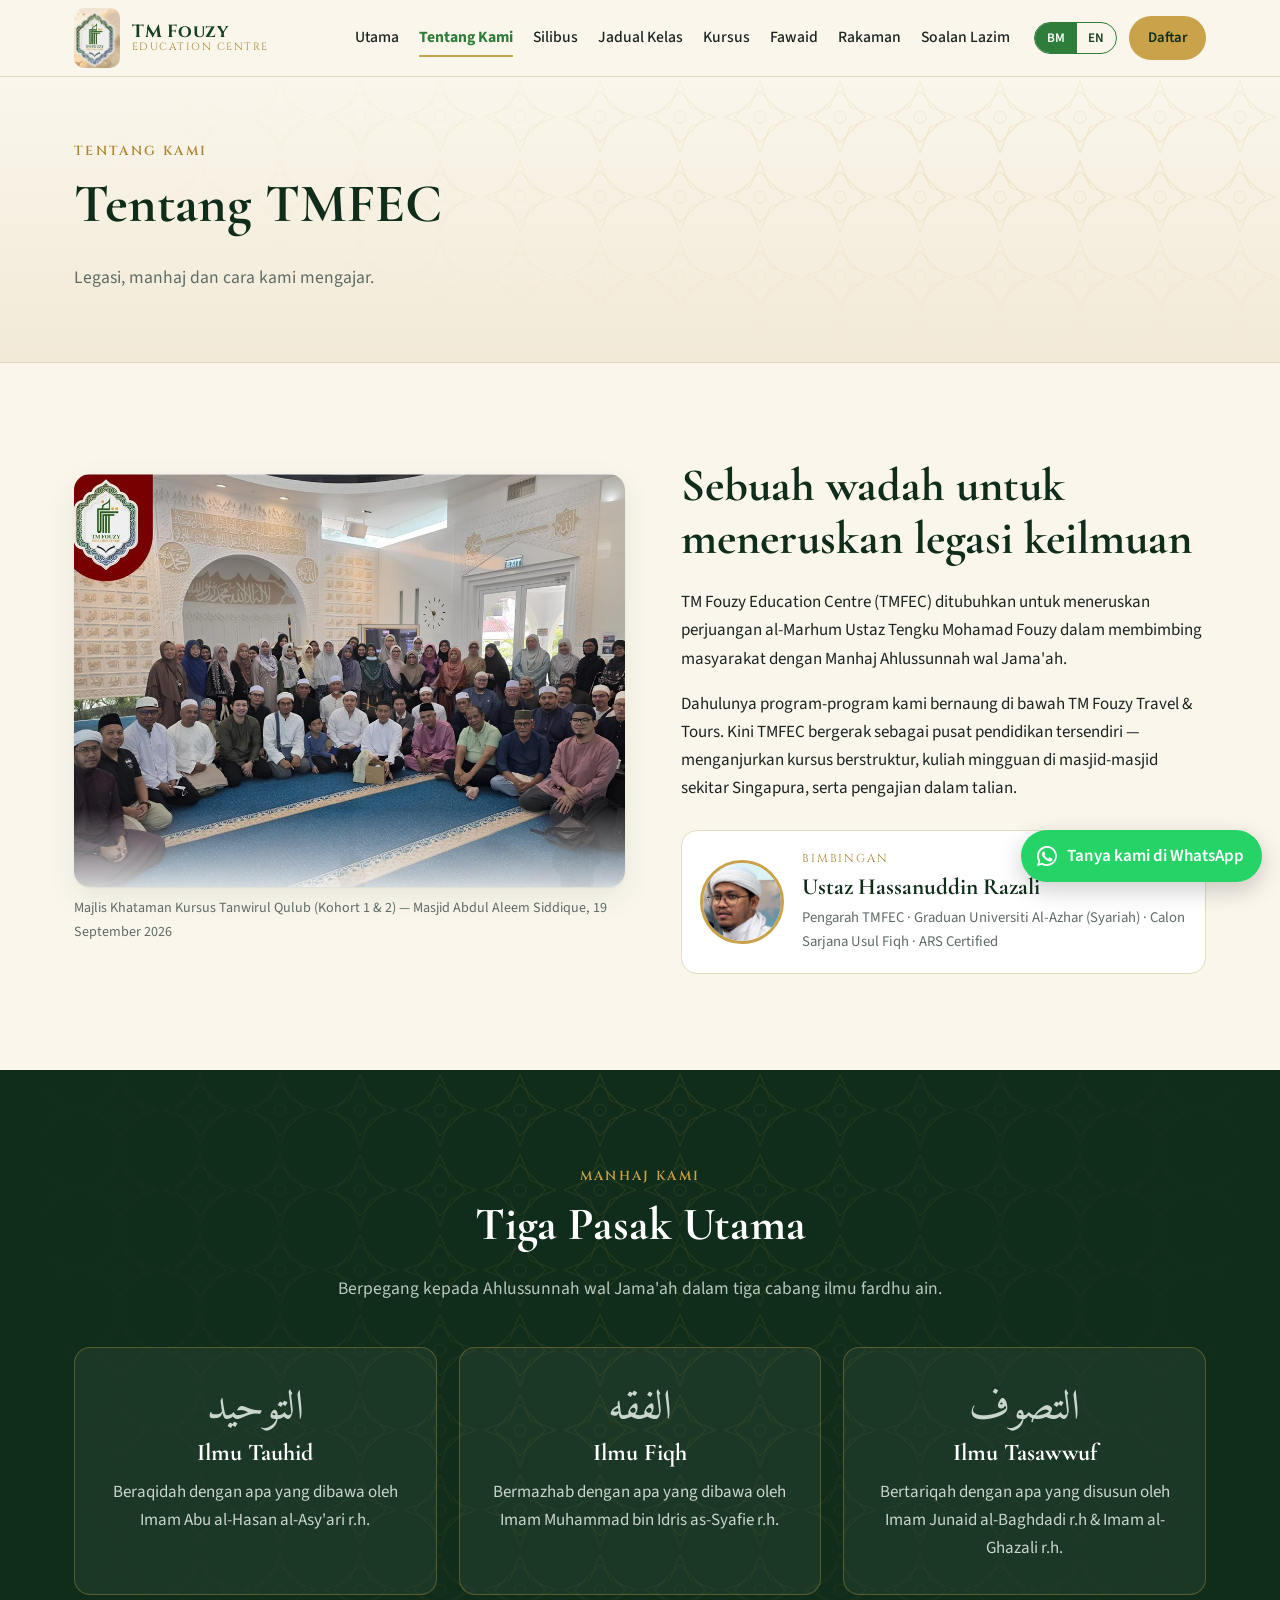
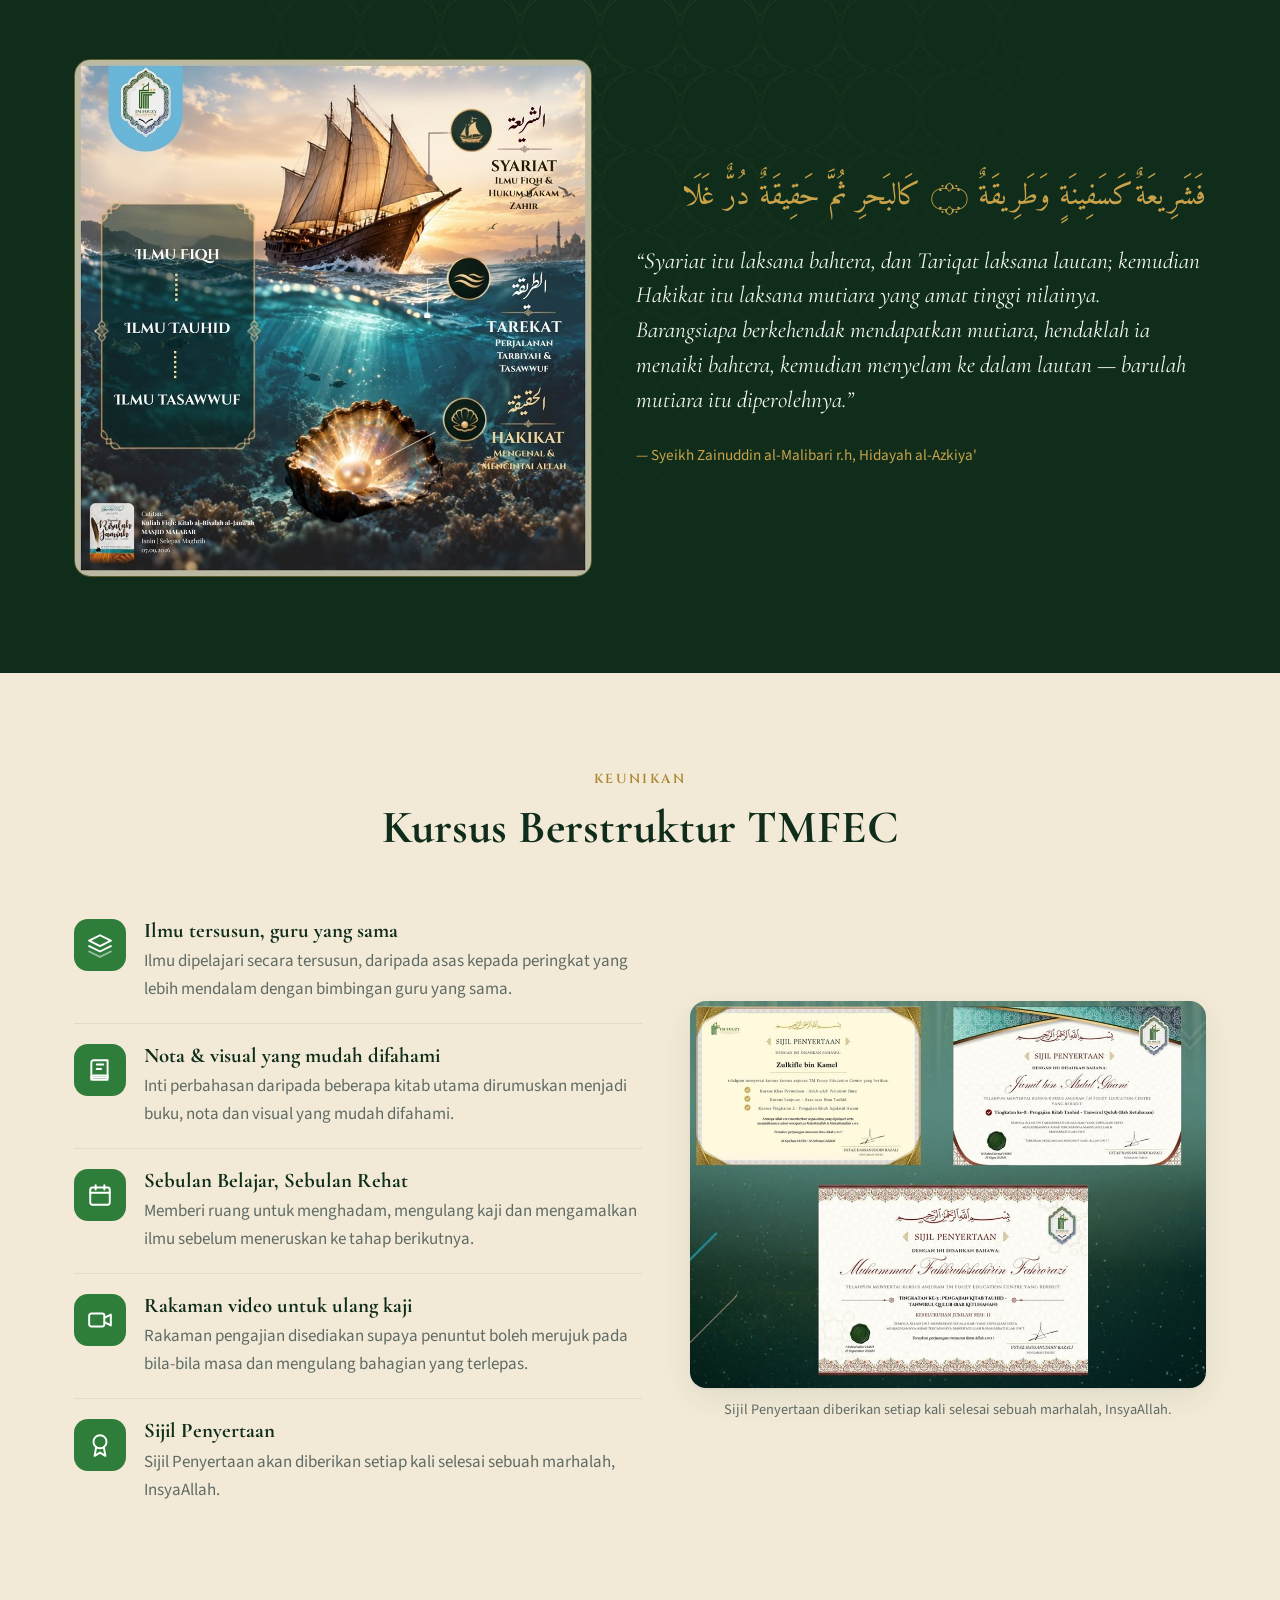
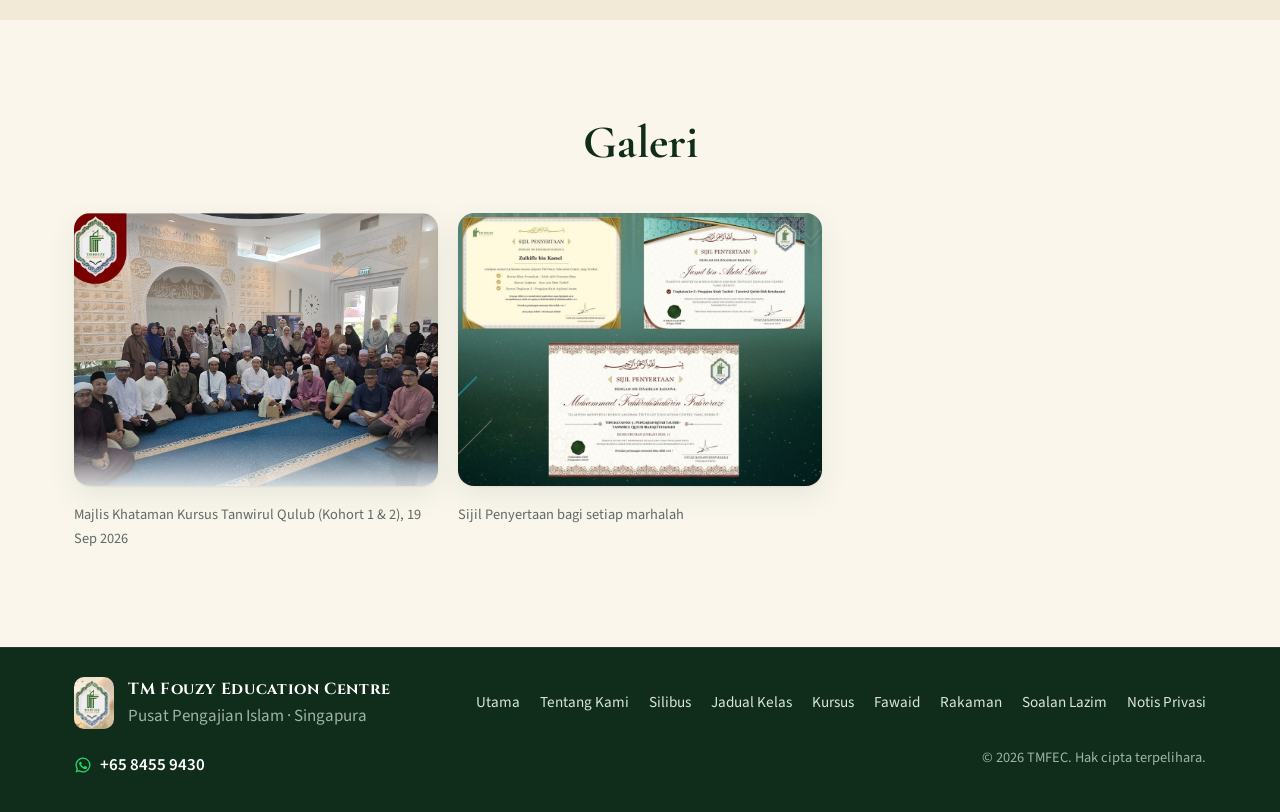
==== commit 3c3634b7: "Add Fawaid, Rakaman, FAQ and privacy pages, WhatsApp contact, link preview, course dates Co-Authored" ====
--- a/about.html
+++ b/about.html
@@ -5,12 +5,21 @@
 <meta name="viewport" content="width=device-width, initial-scale=1">
 <title>Tentang Kami | TM Fouzy Education Centre</title>
 <meta name="description" content="Legasi al-Marhum Ustaz Tengku Mohamad Fouzy, manhaj Ahlussunnah wal Jama'ah dan keunikan kursus berstruktur TMFEC.">
+<meta property="og:type" content="website">
+<meta property="og:site_name" content="TM Fouzy Education Centre">
+<meta property="og:title" content="TM Fouzy Education Centre (TMFEC)">
+<meta property="og:description" content="Pusat pengajian Islam di Singapura: kelas dan kursus berstruktur dalam Ilmu Tauhid, Fiqh dan Tasawwuf.">
+<meta property="og:image" content="https://tmfec.github.io/assets/og.jpg">
+<meta property="og:image:width" content="1200">
+<meta property="og:image:height" content="630">
+<meta property="og:url" content="https://tmfec.github.io/">
+<meta name="twitter:card" content="summary_large_image">
 <link rel="icon" href="assets/logo.jpg">
 <link rel="preconnect" href="https://fonts.googleapis.com">
 <link rel="preconnect" href="https://fonts.gstatic.com" crossorigin>
 <link href="https://fonts.googleapis.com/css2?family=Amiri:wght@400;700&family=Cinzel:wght@500;600;700&family=Cormorant+Garamond:ital,wght@0,500;0,600;0,700;1,500&family=Source+Sans+3:wght@400;500;600;700&display=swap" rel="stylesheet">
-<link rel="stylesheet" href="styles.css?v=20261023a">
-<link rel="stylesheet" href="pages.css?v=20261023a">
+<link rel="stylesheet" href="styles.css?v=20261024a">
+<link rel="stylesheet" href="pages.css?v=20261024a">
 </head>
 <body data-page="about">
 <header class="site-header" id="siteHeader"></header>
@@ -86,11 +95,25 @@
     </div>
   </div>
 </section>
+
+<section class="section" id="gallery">
+  <div class="wrap">
+    <div class="section-head center"><h2 data-i18n="about.gallery"></h2></div>
+    <div class="gallery" id="galleryList"></div>
+  </div>
+</section>
+
+<section class="section section-cream" id="testimonialSection" hidden>
+  <div class="wrap">
+    <div class="section-head center"><h2 data-i18n="about.testimonials"></h2></div>
+    <div class="testi-list" id="testimonialList"></div>
+  </div>
+</section>
 </main>
 
 <footer class="site-footer" id="siteFooter"></footer>
-<script src="data.js?v=20261023a"></script>
-<script src="i18n.js?v=20261023a"></script>
-<script src="app.js?v=20261023a"></script>
+<script src="data.js?v=20261024a"></script>
+<script src="i18n.js?v=20261024a"></script>
+<script src="app.js?v=20261024a"></script>
 </body>
 </html>
--- a/pages.css
+++ b/pages.css
@@ -177,3 +177,88 @@
   .ttm-day { grid-template-columns: 1fr; }
   .ttm-name { padding: 10px 14px; }
 }
+
+/* ---------- more pages: nav, contact, fawaid, recordings, FAQ, privacy, gallery ---------- */
+.main-nav { gap: 20px; }
+@media (max-width: 1150px) and (min-width: 981px) {
+  .main-nav {
+    position: fixed; top: 76px; left: 0; right: 0; flex-direction: column; gap: 0; margin: 0;
+    background: var(--cream); border-bottom: 1px solid var(--line); padding: 8px 24px 16px;
+    transform: translateY(-120%); transition: transform .25s ease; z-index: -1;
+  }
+  .main-nav.open { transform: translateY(0); }
+  .main-nav a { padding: 12px 0; border-bottom: 1px solid var(--line); }
+  .main-nav a::after { display: none; }
+  .header-actions { margin-left: auto; }
+  .menu-btn { display: block; }
+}
+
+.wa-fab {
+  position: fixed; right: 18px; bottom: 18px; z-index: 40; display: inline-flex; align-items: center; gap: 8px;
+  background: #25d366; color: #fff; text-decoration: none; font-weight: 600; padding: 12px 18px 12px 14px;
+  border-radius: 999px; box-shadow: 0 8px 24px rgba(0, 0, 0, .2); transition: transform .15s;
+}
+.wa-fab:hover { transform: translateY(-2px); }
+.wa-fab svg { width: 24px; height: 24px; }
+@media (max-width: 640px) { .wa-fab span { display: none; } .wa-fab { padding: 14px; } }
+.footer-contact { display: inline-flex; align-items: center; gap: 8px; color: #fff; text-decoration: none; font-weight: 600; }
+.footer-contact svg { width: 18px; height: 18px; color: #25d366; }
+
+.pay-safety { margin: 0; font-size: .85rem; line-height: 1.45; background: #fff4d6; border-radius: 10px; padding: 10px 12px; color: #6b4e00; }
+.consent a { color: var(--green); font-weight: 600; }
+
+.wrap.narrow { max-width: 820px; }
+
+.fawaid-list { display: grid; gap: 28px; }
+.fawaid { display: grid; grid-template-columns: 340px 1fr; gap: 28px; background: #fff; border: 1px solid var(--line); border-radius: var(--radius); padding: 20px; box-shadow: var(--shadow); }
+.fawaid-cover { position: relative; border: 0; padding: 0; background: none; cursor: zoom-in; border-radius: 12px; overflow: hidden; aspect-ratio: 1; }
+.fawaid-cover img { width: 100%; height: 100%; object-fit: cover; transition: transform .3s; }
+.fawaid-cover:hover img { transform: scale(1.03); }
+.fawaid-count { position: absolute; right: 10px; bottom: 10px; background: rgba(15, 45, 26, .85); color: #fff; font-size: .8rem; font-weight: 600; padding: 4px 10px; border-radius: 999px; }
+.fawaid-body h3 { margin: 4px 0 4px; }
+.fawaid-src { color: var(--gold-600); font-size: .9rem; font-weight: 600; margin-bottom: .8em; }
+.fawaid-thumbs { display: flex; gap: 8px; flex-wrap: wrap; margin-top: 14px; }
+.fawaid-thumbs button { border: 1px solid var(--line); padding: 0; border-radius: 8px; overflow: hidden; width: 70px; height: 70px; cursor: zoom-in; background: #fff; }
+.fawaid-thumbs img { width: 100%; height: 100%; object-fit: cover; }
+@media (max-width: 760px) { .fawaid { grid-template-columns: 1fr; } }
+
+.rec-list { display: grid; gap: 16px; }
+.rec { display: grid; grid-template-columns: 56px 1fr auto; gap: 18px; align-items: center; background: #fff; border: 1px solid var(--line); border-left: 5px solid var(--sc); border-radius: var(--radius); padding: 18px 22px; box-shadow: var(--shadow); }
+.rec-icon { width: 56px; height: 56px; border-radius: 14px; background: color-mix(in srgb, var(--sc) 12%, #fff); color: var(--sc); display: grid; place-items: center; }
+.rec-icon svg { width: 28px; height: 28px; }
+.rec h3 { margin: 2px 0; }
+.rec p { margin: 0; }
+.rec .btn svg { width: 18px; height: 18px; }
+#recChannel { margin: 18px 0 0; }
+#recChannel .btn svg { width: 20px; height: 20px; }
+@media (max-width: 640px) { .rec { grid-template-columns: 48px 1fr; } .rec .btn { grid-column: 1 / -1; } .rec-icon { width: 48px; height: 48px; } }
+
+.faq-list { display: grid; gap: 12px; }
+.faq { background: #fff; border: 1px solid var(--line); border-radius: 14px; padding: 0 20px; box-shadow: var(--shadow); }
+.faq summary { cursor: pointer; list-style: none; padding: 18px 28px 18px 0; font-weight: 600; color: var(--green-900); position: relative; font-size: 1.05rem; }
+.faq summary::-webkit-details-marker { display: none; }
+.faq summary::after { content: "+"; position: absolute; right: 0; top: 50%; transform: translateY(-50%); font-size: 1.5rem; color: var(--gold-600); font-weight: 400; }
+.faq[open] summary::after { content: "–"; }
+.faq-a { padding: 0 0 18px; color: #34413a; }
+.faq-a p { margin: 0 0 8px; }
+
+.prose h2 { font-size: 1.6rem; margin: 1.4em 0 .4em; }
+.prose p { color: #34413a; }
+
+.gallery { display: grid; grid-template-columns: repeat(auto-fill, minmax(280px, 1fr)); gap: 20px; }
+.gallery-item { margin: 0; }
+.gallery-item button { border: 0; padding: 0; background: none; cursor: zoom-in; border-radius: var(--radius); overflow: hidden; width: 100%; aspect-ratio: 4 / 3; box-shadow: var(--shadow); }
+.gallery-item img { width: 100%; height: 100%; object-fit: cover; }
+.gallery-item figcaption { font-size: .9rem; color: var(--muted); margin-top: 8px; }
+.testi-list { display: grid; grid-template-columns: repeat(auto-fill, minmax(300px, 1fr)); gap: 20px; }
+.testi { margin: 0; background: #fff; border: 1px solid var(--line); border-radius: var(--radius); padding: 22px; font-family: var(--serif); font-size: 1.2rem; font-style: italic; }
+.testi cite { display: block; margin-top: 10px; font-family: var(--sans); font-style: normal; font-size: .9rem; color: var(--gold-600); font-weight: 600; }
+
+.lightbox { width: 100vw; height: 100dvh; max-width: none; max-height: none; margin: 0; padding: 0; border: 0; background: rgba(10, 20, 14, .92); }
+.lightbox::backdrop { background: rgba(10, 20, 14, .92); }
+.lightbox[open] { display: grid; place-items: center; }
+.lightbox img { max-width: 94vw; max-height: 86dvh; object-fit: contain; border-radius: 8px; }
+.lb-close { position: fixed; top: 14px; right: 18px; background: none; border: 0; color: #fff; font-size: 2.4rem; cursor: pointer; line-height: 1; }
+.lb-nav { position: fixed; top: 50%; transform: translateY(-50%); background: rgba(255, 255, 255, .15); border: 0; color: #fff; font-size: 2.4rem; width: 52px; height: 52px; border-radius: 50%; cursor: pointer; }
+.lb-prev { left: 14px; } .lb-next { right: 14px; }
+.lb-count { position: fixed; bottom: 14px; left: 0; right: 0; text-align: center; color: #fff; margin: 0; font-size: .9rem; }
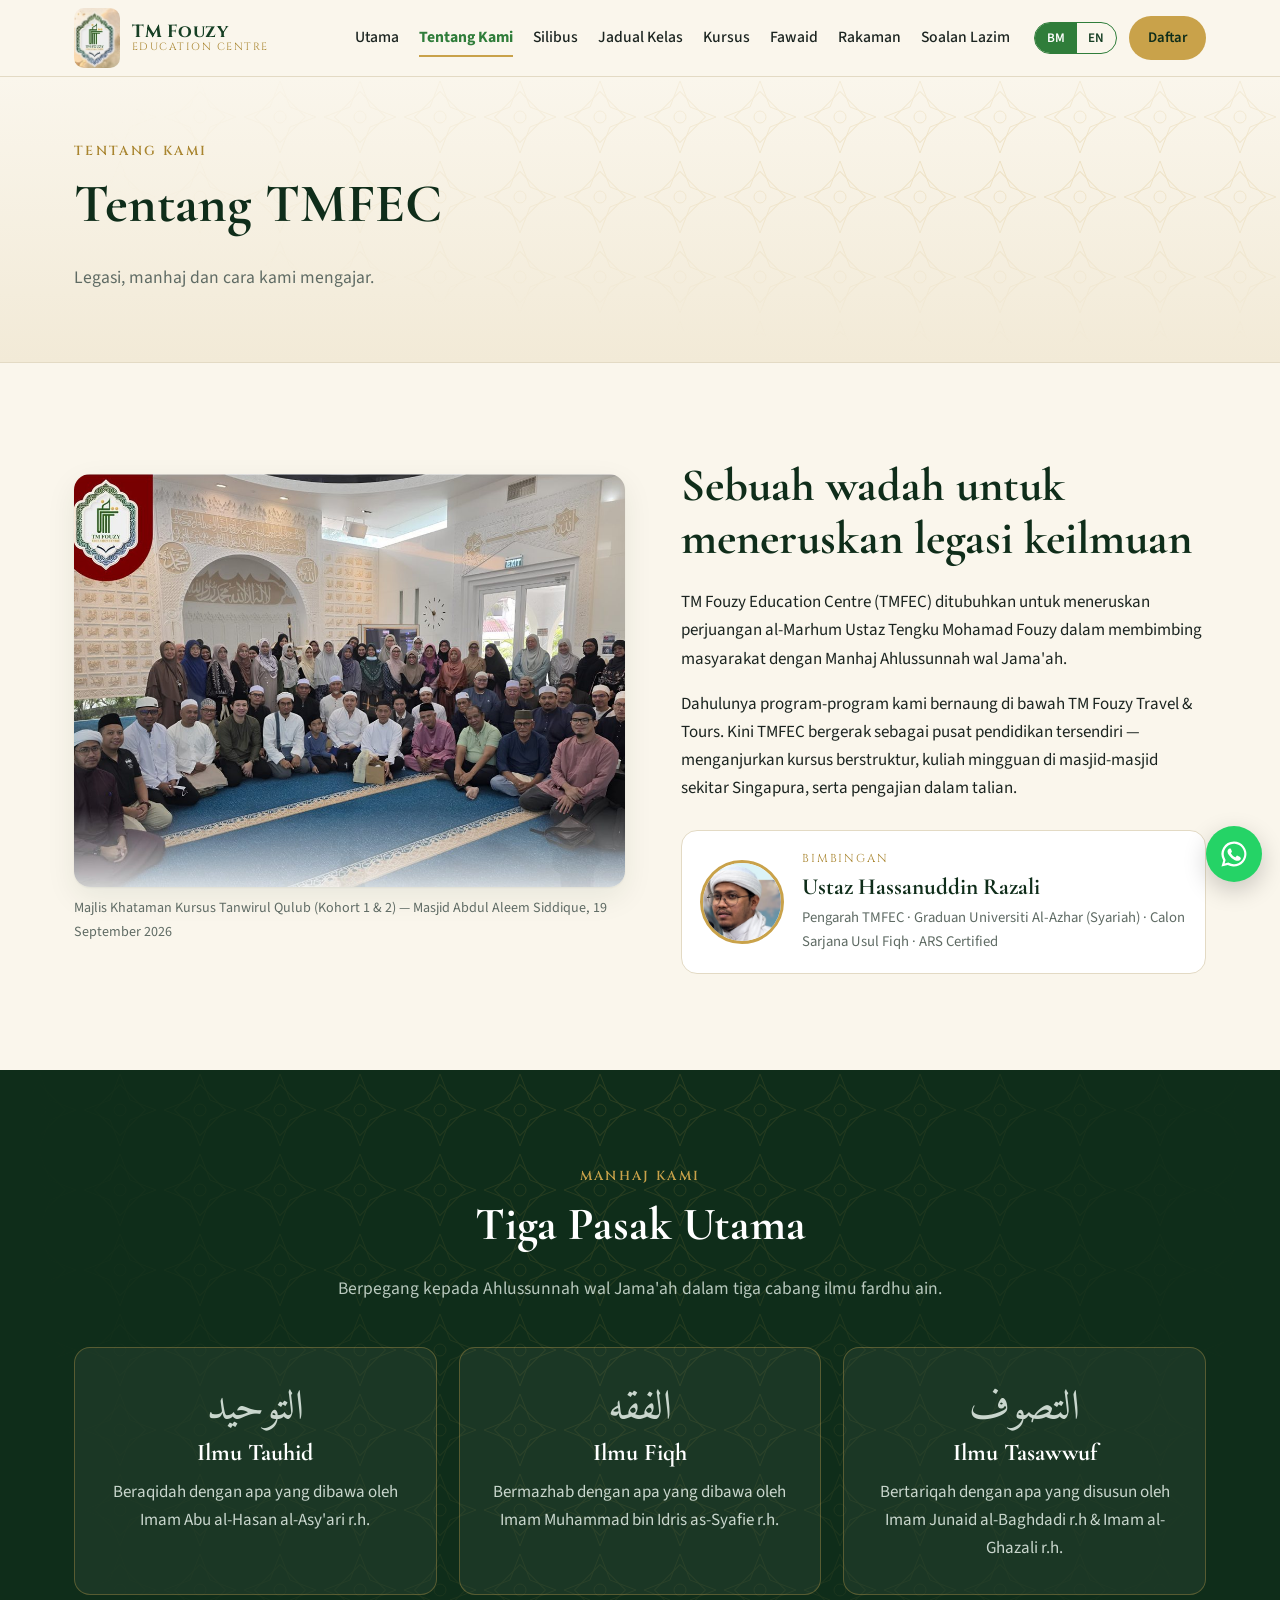
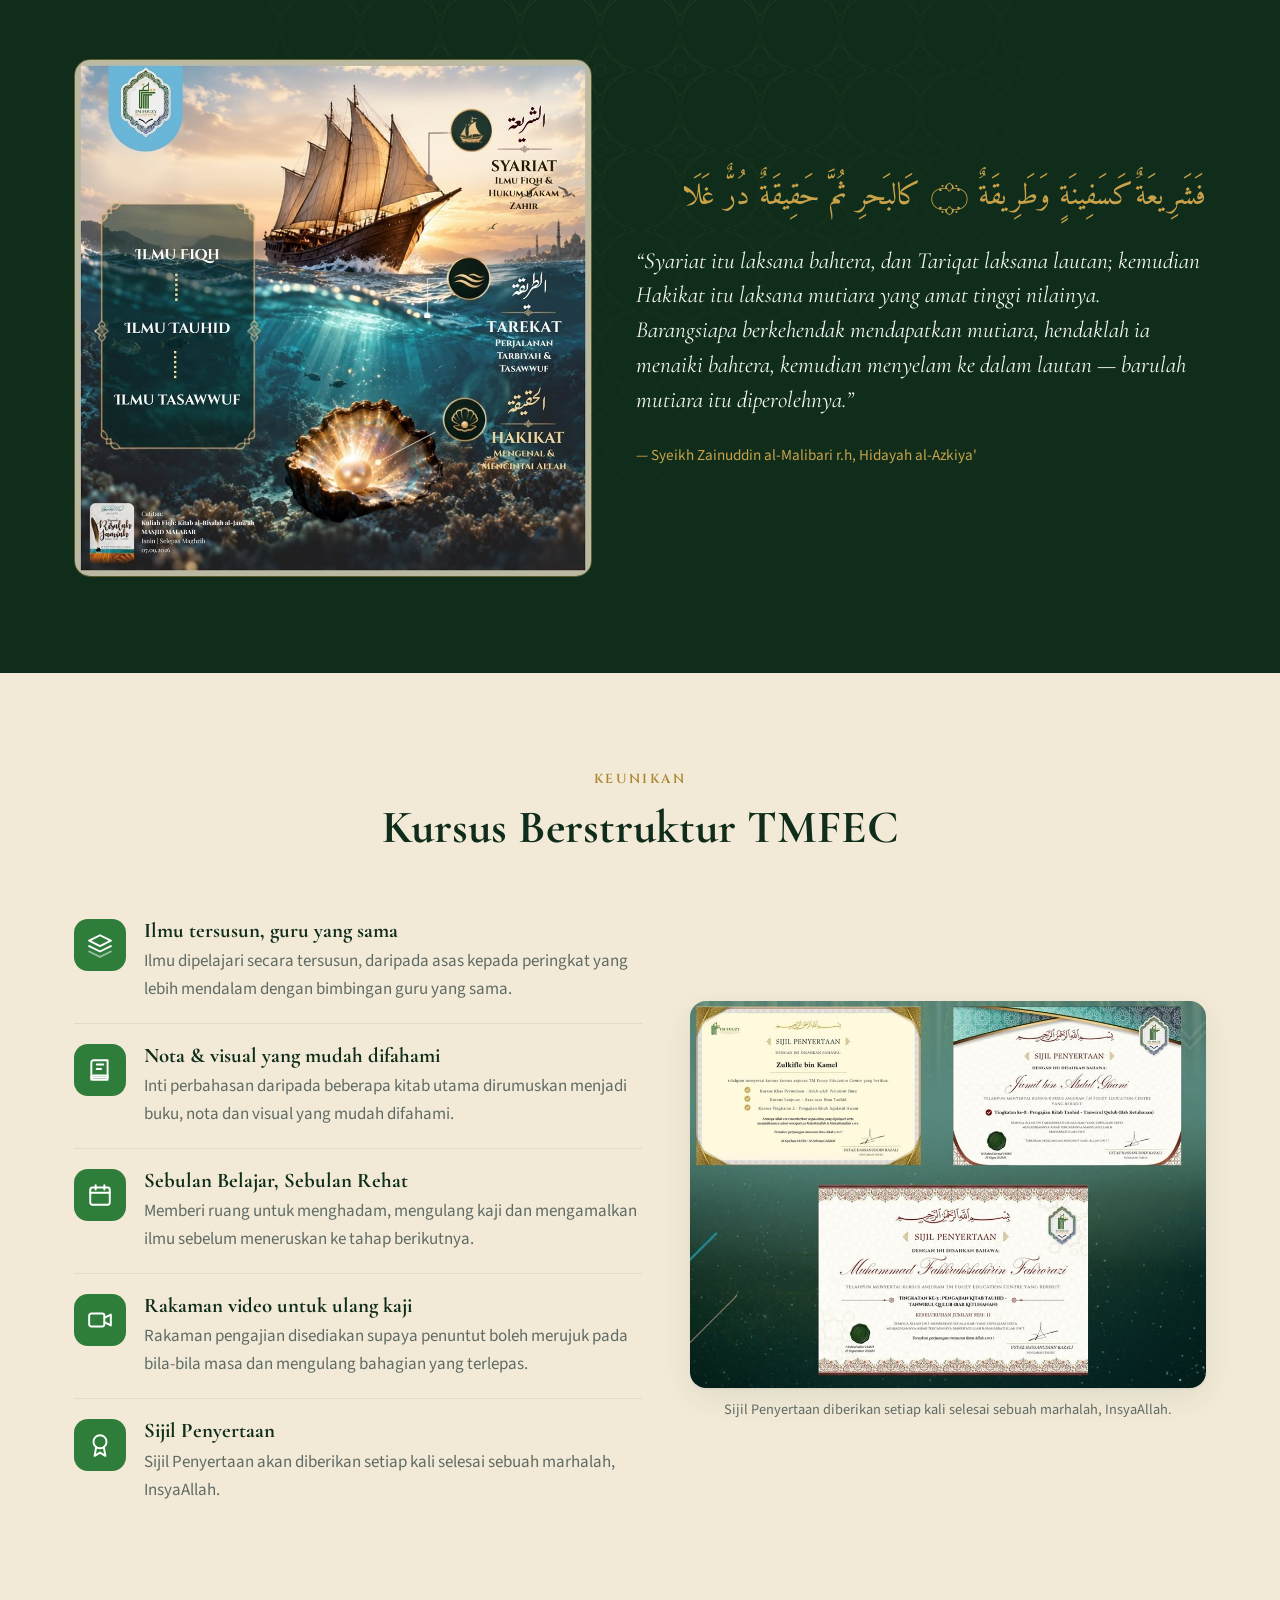
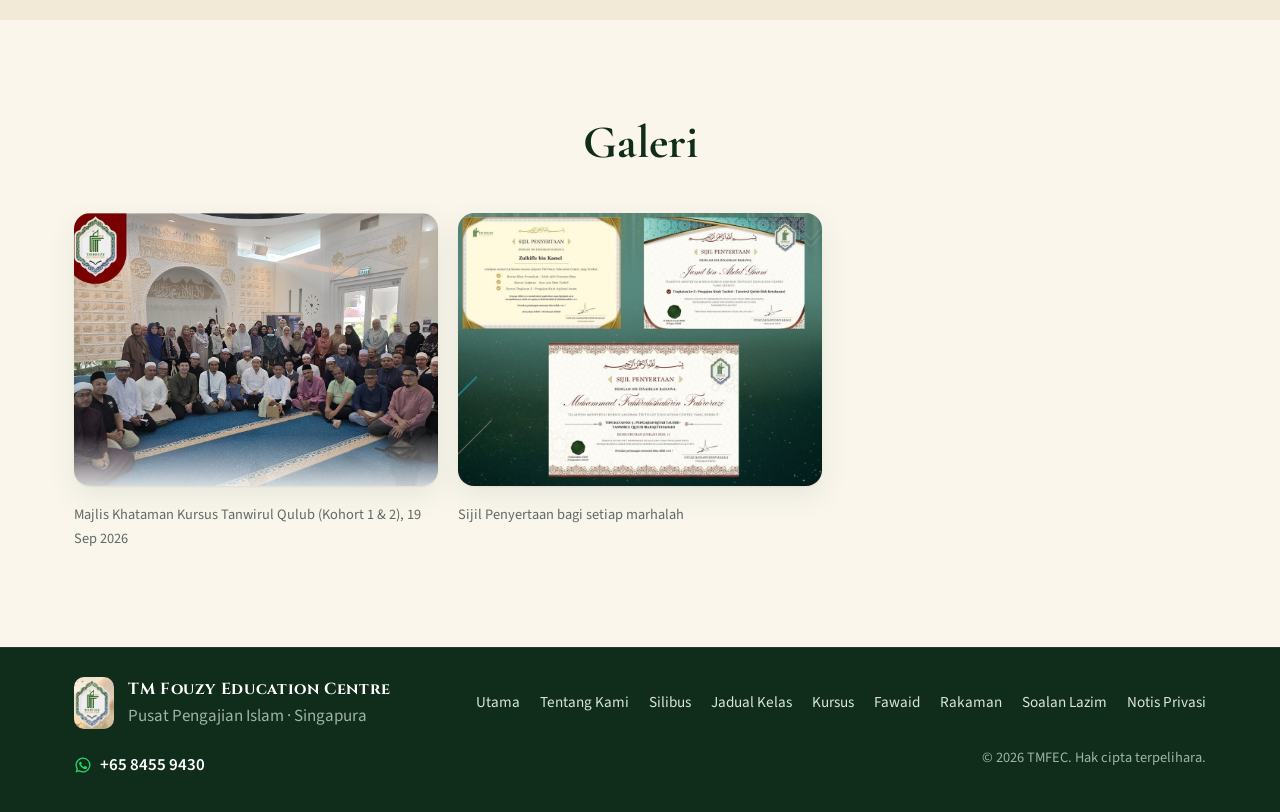
==== commit fc73a969: "WhatsApp contact button: logo only Co-Authored-By: Claude Opus 5.5 <noreply@anthropic.com>" ====
--- a/about.html
+++ b/about.html
@@ -18,8 +18,8 @@
 <link rel="preconnect" href="https://fonts.googleapis.com">
 <link rel="preconnect" href="https://fonts.gstatic.com" crossorigin>
 <link href="https://fonts.googleapis.com/css2?family=Amiri:wght@400;700&family=Cinzel:wght@500;600;700&family=Cormorant+Garamond:ital,wght@0,500;0,600;0,700;1,500&family=Source+Sans+3:wght@400;500;600;700&display=swap" rel="stylesheet">
-<link rel="stylesheet" href="styles.css?v=20261024a">
-<link rel="stylesheet" href="pages.css?v=20261024a">
+<link rel="stylesheet" href="styles.css?v=20261024e">
+<link rel="stylesheet" href="pages.css?v=20261024e">
 </head>
 <body data-page="about">
 <header class="site-header" id="siteHeader"></header>
@@ -112,8 +112,8 @@
 </main>
 
 <footer class="site-footer" id="siteFooter"></footer>
-<script src="data.js?v=20261024a"></script>
-<script src="i18n.js?v=20261024a"></script>
-<script src="app.js?v=20261024a"></script>
+<script src="data.js?v=20261024e"></script>
+<script src="i18n.js?v=20261024e"></script>
+<script src="app.js?v=20261024e"></script>
 </body>
 </html>
--- a/pages.css
+++ b/pages.css
@@ -262,3 +262,15 @@
 .lb-nav { position: fixed; top: 50%; transform: translateY(-50%); background: rgba(255, 255, 255, .15); border: 0; color: #fff; font-size: 2.4rem; width: 52px; height: 52px; border-radius: 50%; cursor: pointer; }
 .lb-prev { left: 14px; } .lb-next { right: 14px; }
 .lb-count { position: fixed; bottom: 14px; left: 0; right: 0; text-align: center; color: #fff; margin: 0; font-size: .9rem; }
+
+.class-actions { display: flex; flex-direction: column; gap: 8px; align-items: stretch; }
+.btn-ghost-link { background: #fff; border-color: var(--line); color: #b3261e; }
+.btn-ghost-link:hover { border-color: #b3261e; }
+.btn-ghost-link svg { width: 18px; height: 18px; }
+@media (max-width: 980px) { .class-actions { flex-direction: row; flex-wrap: wrap; } }
+
+/* WhatsApp contact: small round logo only (label kept for screen readers) */
+.wa-fab { width: 56px; height: 56px; padding: 0; justify-content: center; gap: 0; }
+.wa-fab span { position: absolute; width: 1px; height: 1px; overflow: hidden; clip: rect(0 0 0 0); white-space: nowrap; }
+.wa-fab svg { width: 30px; height: 30px; }
+@media (max-width: 640px) { .wa-fab { width: 52px; height: 52px; padding: 0; } }
